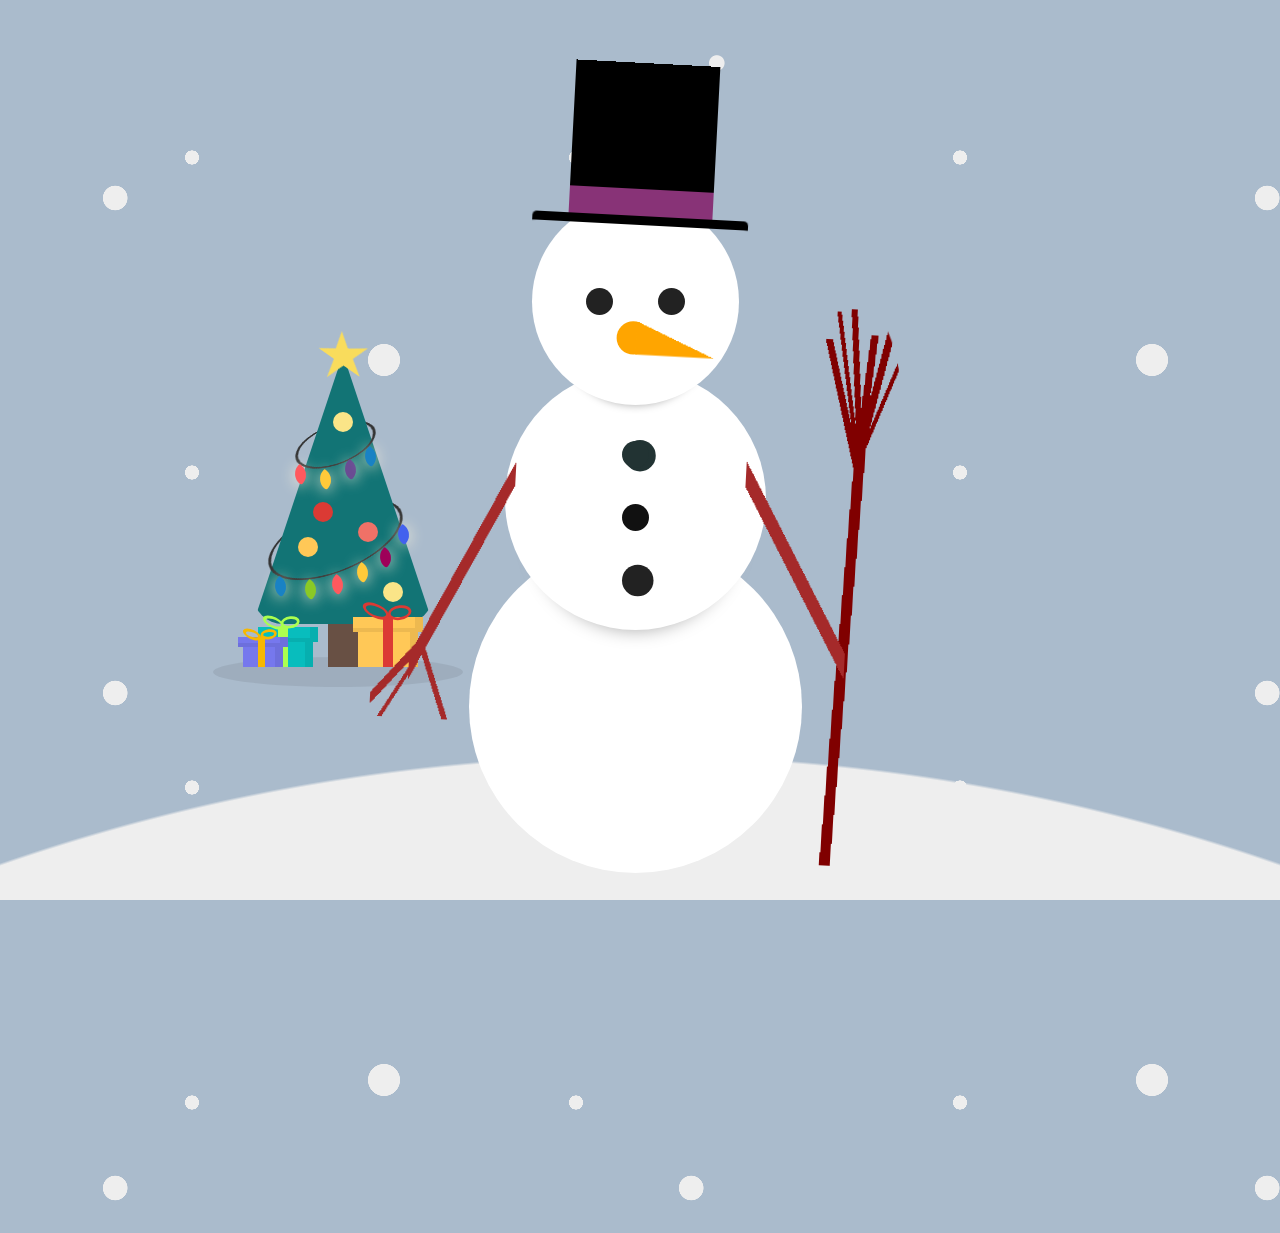
==== index.html @ 4c7a7f3c "Rename snow.html to index.html" ====
<!doctype html>
<html>
  <head>
    <title></title>
    <link rel="stylesheet" href="snow.css" />
   
  </head>
  <body>
    <!-- Here goes the HTML from the editor -->
    <div class="christmas">
        <div class="tree">
          <div class="chain"></div>
          <div class="chain2"></div>
        </div>
        <div class="lights">
          <div class="light1"></div>
          <div class="light2"></div>
          <div class="light3"></div>
          <div class="light4"></div>
          <div class="light5"></div>
          <div class="light6"></div>
          <div class="light7"></div>
          <div class="light8"></div>
          <div class="light9"></div>
          <div class="light10"></div>
        </div>
        <div class="balls">
          <div class="ball1"></div>  
        </div>
        <div class="star"></div>
        <div class="gift"></div>
        <div class="ribbon"></div>
        <div class="gift2"></div>
        <div class="ribbon2"></div>
        <div class="gift3"></div>
        <div class="ribbon3"></div>
        <div class="shadow"></div>
        
      </div>
    
          </div>
        </div>
   
  </body>
</html>
---- snow.css ----
@keyframes snowfall {
    0% { background-position: 0% 0%,0% 0%,0% 0%,0% 0%,0% 0%; }
    100% { background-position: 0% 0%,0% 223vh,0% 205vh,0% 210vh,0% 201vh; }
  }
  
  html {
    animation: snowfall 40s infinite linear;
    margin: 0;
    width: 100vw;
    height: 100vh;
    background: #abc;
    background-image: 
      radial-gradient(circle at 50% 300%, #eee 70%, transparent 70.1%),
      radial-gradient(circle, #eee 3%, transparent 3.1%),
      radial-gradient(circle at 80% 10%, #eee 0.8%, transparent 0.9%),
      radial-gradient(circle, #eee 2.8%, transparent 2.9%),
      radial-gradient(circle at 20% 40%, #eee 2.2%, transparent 2.3%)
      ;
    background-repeat:
      no-repeat,
      repeat,
      repeat,
      repeat,
      repeat
      ;
    background-size:
      100% 100%,
      60% 80%,
      70% 70%,
      30% 35%,
      45% 55%
      ;
    background-position: 
      0% 0%,
      0% 0%,
      0% 0%,
      0% 0%,
      0% 0%
      ;
  }
  
  html::before {
    content: "";
    display: block;
    position: absolute;
    width: 37vmin;
    height: 37vmin;
    background: #0000;
    border-radius: 50%;
    bottom: -37vmin;
    left: 50%;
    transform: translate(calc(-50% - 4.5vmin), 0);
    box-shadow: 
      0 -85vmin 0 -17vmin #222,
      8vmin -85vmin 0 -17vmin #222,
      3.75vmin -80.95vmin 0 -16.65vmin orange,
      4vmin -68vmin 0 -17vmin #233,
      4.5vmin -67.875vmin 0 -16.75vmin #233,
      4vmin -61vmin 0 -17vmin #111,
      4.25vmin -54vmin 0 -16.75vmin #222,
      4vmin -85vmin 0 -7vmin #fff,
      4vmin -82vmin 1vmin -10vmin #aaa,
      4vmin -63vmin 0 -4vmin #fff,
      4vmin -60vmin 2vmin -7vmin #aaa,
      4vmin -40vmin 0 0 #fff
      ;
  }
  
  html::after {
    content:"";
    display: block;
    position: absolute;
    width: 60vmin;
    height: 72vmin;
    bottom: 3vmin;
    left: 50%;
    box-shadow:
      0 -19vmin 0 -18vmin,
      0 -26vmin 0 -22vmin #837,
      0 -40vmin 0 -22vmin;
    border-radius: 18.5vmin 18.5vmin 0 0;
    transform-origin: top center;
    transform: translate(-50%, 0) rotate(3deg);
    background-image:
      linear-gradient(60deg, transparent 45%, brown 0 50%, transparent 0),
      linear-gradient(-64deg, transparent 45%, brown 0 50%, transparent 0),
      linear-gradient(-60deg, transparent 45%, brown 0 50%, transparent 0),
      linear-gradient(-50deg, transparent 45%, brown 0 54%, transparent 0),
      linear-gradient(70deg, transparent 45%, brown 0 53%, transparent 0),
      linear-gradient(23deg, orange 20%, transparent 0),
      linear-gradient(-88deg, transparent 42%, maroon 0 50%, transparent 0),
      linear-gradient(75deg, transparent 45%, maroon 0 50%, transparent 0),
      linear-gradient(85deg, transparent 45%, maroon 0 50%, transparent 0),
      linear-gradient(95deg, transparent 45%, maroon 0 50%, transparent 0),
      linear-gradient(110deg, transparent 45%, maroon 0 48%, transparent 0),
      linear-gradient(80deg, transparent 45%, maroon 0 48%, transparent 0),
      linear-gradient(102deg, transparent 45%, maroon 0 51%, transparent 0)
      ;
    background-size: 
      20% 50%,
      18% 45%,
      9% 11%,
      9% 11%,
      9% 11%,
      16% 20%,
      22% 65%,
      20% 20%,
      20% 25%,
      25% 20%,
      18% 20%,
      22% 22%,
      18% 21%
      ;
    background-position: 
      90% 50%,
      14% 55%,
       6% 75%,
       5% 73%,
      13% 75%,
      60% 0%,
      102% 92%,
      100% 20%,
      103% 15%,
      109% 19%,
      109% 17%,
      102.5% 15%,
      106% 16%
      ;
    background-repeat: no-repeat;
  }
  body {
   overflow: hidden;
    height: 100vh;
    display: flex;
    justify-content:center;
    align-items: center;
    margin-right: 47%;
    margin-top: 6%;
  }
  
  .christmas {
    position: relative;
  }
  
  .tree {
    position: relative;
    background-color: #685044;
    width: 30px;
    height:80px;
    top:100px;
    transform-style: preserve-3d;
  }
  
  .tree:before {
    content:"";
    position: relative;
    width: 0;
    height: 0;
    border-left: 90px solid transparent;
    border-right: 90px solid transparent;
    border-bottom: 270px solid #127475;
    border-radius: 30px;
    top:-250px;
    left:-75px;
  }
  
 
  
  .chain {
    width: 85px;
    height: 85px;
    border: solid 3px #333;
    border-radius: 50%;
    top: -185px; 
    left: -35px; 
    position: absolute;
    transform: rotate3d(8, 0.1, -5, 75deg); 
    box-sizing: border-box;
    backface-visibility: visible !important;
    z-index:5;
  }
  
  .chain2 {
    width: 145px;
    height: 135px;
    border: solid 3px #333;
    border-radius: 50%;
    top: -115px; 
    left: -65px; 
    position: absolute;
    transform: rotate3d(8, 0.1, -5, 75deg); 
    box-sizing: border-box;
    backface-visibility: visible !important;
    z-index:5;
    
  }
  
  .shadow {
    background-color: rgba(0,0,0,0.07);
    position: absolute;
    width: 250px;
    height: 30px;
    border-radius:50%;
    top:170px;
    left:-115px;
    z-index:-1;
  }
  
  .star {
    margin: 50px 0;
    position: absolute;
    display: block;
    width: 0px;
    height: 0px;
    border-right: 25px solid transparent;
    border-bottom: 17.5px solid #f9dc5c;
    border-left: 25px solid transparent;
    transform: rotate(35deg);
    top:-190px;
    left:-9px;
      }
  
  .star:before {
        border-bottom: 20px solid #f9dc5c;
        border-left: 7.5px solid transparent;
        border-right: 7.5px solid transparent;
        position: absolute;
        height: 0;
        width: 0;
        top: -12.5px;
        left: -17.5px;
        display: block;
        content: '';
        transform: rotate(-35deg);
      }
  
  .star:after {
        position: absolute;
        display: block;
        top: 0.75px;
        left: -26.25px;
        width: 0px;
        height: 0px;
        border-right: 25px solid transparent;
        border-bottom: 17.5px solid #f9dc5c;
        border-left: 25px solid transparent;
        transform: rotate(-70deg);
        content: '';
      }
  
  .lights {
    position: absolute;
    
  }
  
  .light1 {
     position: absolute;
     width: 15px; 
     height: 15px;
     border-radius: 10px 150px 30px 150px;
  }
  
  .light1 {
    background-color: #ff595e;
    top:-100px;
    left:-35px;
    transform: rotate(40deg);
    box-shadow: 1px 1px 15px #faf3dd;
  }
  
  .light2 {
    position: absolute;
    background-color: #ffca3a;
    top:-95px;
    left:-10px;
    box-shadow: 1px 1px 15px #faf3dd;
    width: 15px; 
    height: 15px;
    border-radius: 10px 150px 30px 150px;
    transform: rotate(40deg);
  }
  
  .light3 {
    position: absolute;
    background-color: #6a4c93;
    top:-105px;
    left:15px;
    box-shadow: 1px 1px 15px #faf3dd;
    width: 15px; 
    height: 15px;
    border-radius: 10px 150px 30px 150px;
    transform: rotate(40deg);
  }
  
  .light4 {
    position: absolute;
    background-color: #1982c4;
    top:-118px;
    left:35px;
    box-shadow: 1px 1px 15px #faf3dd;
    width: 15px; 
    height: 15px;
    border-radius: 10px 150px 30px 150px;
    transform: rotate(40deg);
  }
  
  .light5 {
    position: absolute;
    background-color: #1982c4;
    top:12px;
    left:-55px;
    box-shadow: 1px 1px 15px #faf3dd;
    width: 15px; 
    height: 15px;
    border-radius: 10px 150px 30px 150px;
    transform: rotate(40deg);
  }
  
  .light6 {
    position: absolute;
    background-color: #8ac926;
    top:15px;
    left:-25px;
    box-shadow: 1px 1px 15px #faf3dd;
    width: 15px; 
    height: 15px;
    border-radius: 10px 150px 30px 150px;
    transform: rotate(40deg);
  }
  
  .light7 {
    position: absolute;
    background-color: #ff595e;
    top:10px;
    left:2px;
    box-shadow: 1px 1px 15px #faf3dd;
    width: 15px; 
    height: 15px;
    border-radius: 10px 150px 30px 150px;
    transform: rotate(40deg);
  }
  
  .light8 {
    position: absolute;
    background-color: #ffca3a;
    top:-2px;
    left:27px;
    box-shadow: 1px 1px 15px #faf3dd;
    width: 15px; 
    height: 15px;
    border-radius: 10px 150px 30px 150px;
    transform: rotate(40deg);
  }
  
  .light9 {
    position: absolute;
    background-color: #9e0059;
    top:-17px;
    left:50px;
    box-shadow: 1px 1px 15px #faf3dd;
    width: 15px; 
    height: 15px;
    border-radius: 10px 150px 30px 150px;
    transform: rotate(40deg);
  }
  
  .light10 {
    position: absolute;
    background-color: #4361ee;
    top:-40px;
    left:68px;
    box-shadow: 1px 1px 15px #faf3dd;
    width: 15px; 
    height: 15px;
    border-radius: 10px 150px 30px 150px;
    transform: rotate(40deg);
  }
  
  .gift {
    position: absolute;
    width: 60px;
    height: 50px;
    background-color: #ffc857;
    top:130px;
    left:30px;
    box-shadow: inset -8px 0 0 rgba(0,0,0,0.07);
    
  }
  
  .gift:before {
    content:"";
    position: absolute;
    width:70px;
    height:15px;
    background-color: #ffc857;
    left:-5px;
    box-shadow: inset -8px -4px 0 rgba(0,0,0,0.07);
    
  }
  
  .gift:after {
    content:"";
    background-color: #db3a34;
    width: 10px;
    height:50px;
    position: absolute;
    left:25px;
  }
  
  .ribbon {
    position: absolute;
    width: 20px;
    height: 10px;
    border: 3px solid #db3a34;
    border-radius:50%;
    transform: skew(15deg, 15deg);
    top:116px;
    left:35px;
  }
  
  .ribbon:before {
    content:"";
    position: absolute;
    width: 20px;
    height: 10px;
    border: 3px solid #db3a34;
    border-radius:50%;
    transform: skew(-15deg, -20deg);
    left:22px;
    top:-8px;
  }
  
  .gift2 {
    position: absolute;
    width: 50px;
    height: 40px;
    background-color: #08bdbd;
    top:140px;
    left:-65px;
    box-shadow: inset -8px 0 0 rgba(0,0,0,0.07);
    
  }
  
  .gift2:before {
    content:"";
    position: absolute;
    width:60px;
    height:15px;
    background-color: #08bdbd;
    left:-5px;
    box-shadow: inset -8px -4px 0 rgba(0,0,0,0.07);
    
  }
  
  .gift2:after {
    content:"";
    background-color: #abff4f;
    width: 10px;
    height:40px;
    position: absolute;
    left:15px;
  }
  
  .gift3 {
    position: absolute;
    width: 40px;
    height: 30px;
    background-color: #7678ed;
    top:150px;
    left:-85px;
    box-shadow: inset -8px 0 0 rgba(0,0,0,0.07);
    
  }
  
  .gift3:before {
    content:"";
    position: absolute;
    width:50px;
    height:10px;
    background-color: #7678ed;
    left:-5px;
    box-shadow: inset -8px -4px 0 rgba(0,0,0,0.07);
    
  }
  
  .gift3:after {
    content:"";
    background-color: #f7b801;
    width: 7px;
    height:30px;
    position: absolute;
    left:15px;
  }
  
  .ribbon2 {
    position: absolute;
    width: 15px;
    height: 7px;
    border: 3px solid #abff4f;
    border-radius:50%;
    transform: skew(15deg, 15deg);
    top:129px;
    left:-65px;
  }
  
  .ribbon2:before {
    content:"";
    position: absolute;
    width: 15px;
    height: 7px;
    border: 3px solid #abff4f;
    border-radius:50%;
    transform: skew(-15deg, -20deg);
    left:15px;
    top:-8px;
  }
  
  .ribbon3 {
    position: absolute;
    width: 12px;
    height: 5px;
    border: 3px solid #f7b801;
    border-radius:50%;
    transform: skew(15deg, 15deg);
    top:142px;
    left:-85px;
  }
  
  .ribbon3:before {
    content:"";
    position: absolute;
    width: 12px;
    height: 5px;
    border: 3px solid #f7b801;
    border-radius:50%;
    transform: skew(-15deg, -20deg);
    left:15px;
    top:-8px;
  }
  
  .balls {
    position: absolute;
    width: 20px;
    height: 20px;
    border-radius: 50%;
    background-color: #db3a34;
    top:15px;
    left: -15px;
  }
  
  .balls:before {
    content:"";
    position: absolute;
    width: 20px;
    height: 20px;
    border-radius: 50%;
    background-color: #ffc857;
    top:35px;
    left: -15px;
  }
  
  .balls:after {
    content:"";
    position: absolute;
    width: 20px;
    height: 20px;
    border-radius: 50%;
    background-color: #f07167;
    top:20px;
    left: 45px;
  }
  
  .ball1 {
    position: absolute;
    width: 20px;
    height: 20px;
    border-radius: 50%;
    background-color: #fae588;
    top:-90px;
    left:20px;
    
  }
  
  .ball1:before {
    position: absolute;
    width: 20px;
    height: 20px;
    border-radius: 50%;
    background-color: #fae588;
    content:"";
    top:170px;
    left:50px
  }
  
  .light1, .light2, .light3, .light4, .light5, .light6, .light7, .light8, .light9, .light10 {
    -webkit-animation: flash 6s infinite;
  }
  
  @-webkit-keyframes flash {
    20%, 24%, 55% {box-shadow: none;}
   0%, 19%, 21%, 23%, 25%, 54%, 56%, 100% {
   box-shadow: 0 0 5px #f5de93, 0 0 15px #f5de93, 0 0 20px #f5de93, 0 0 40px #f5de93, 0 0 60px #decea4, 0 0 10px #d6c0a5, 0 0 98px #ff0000;
    }
  }
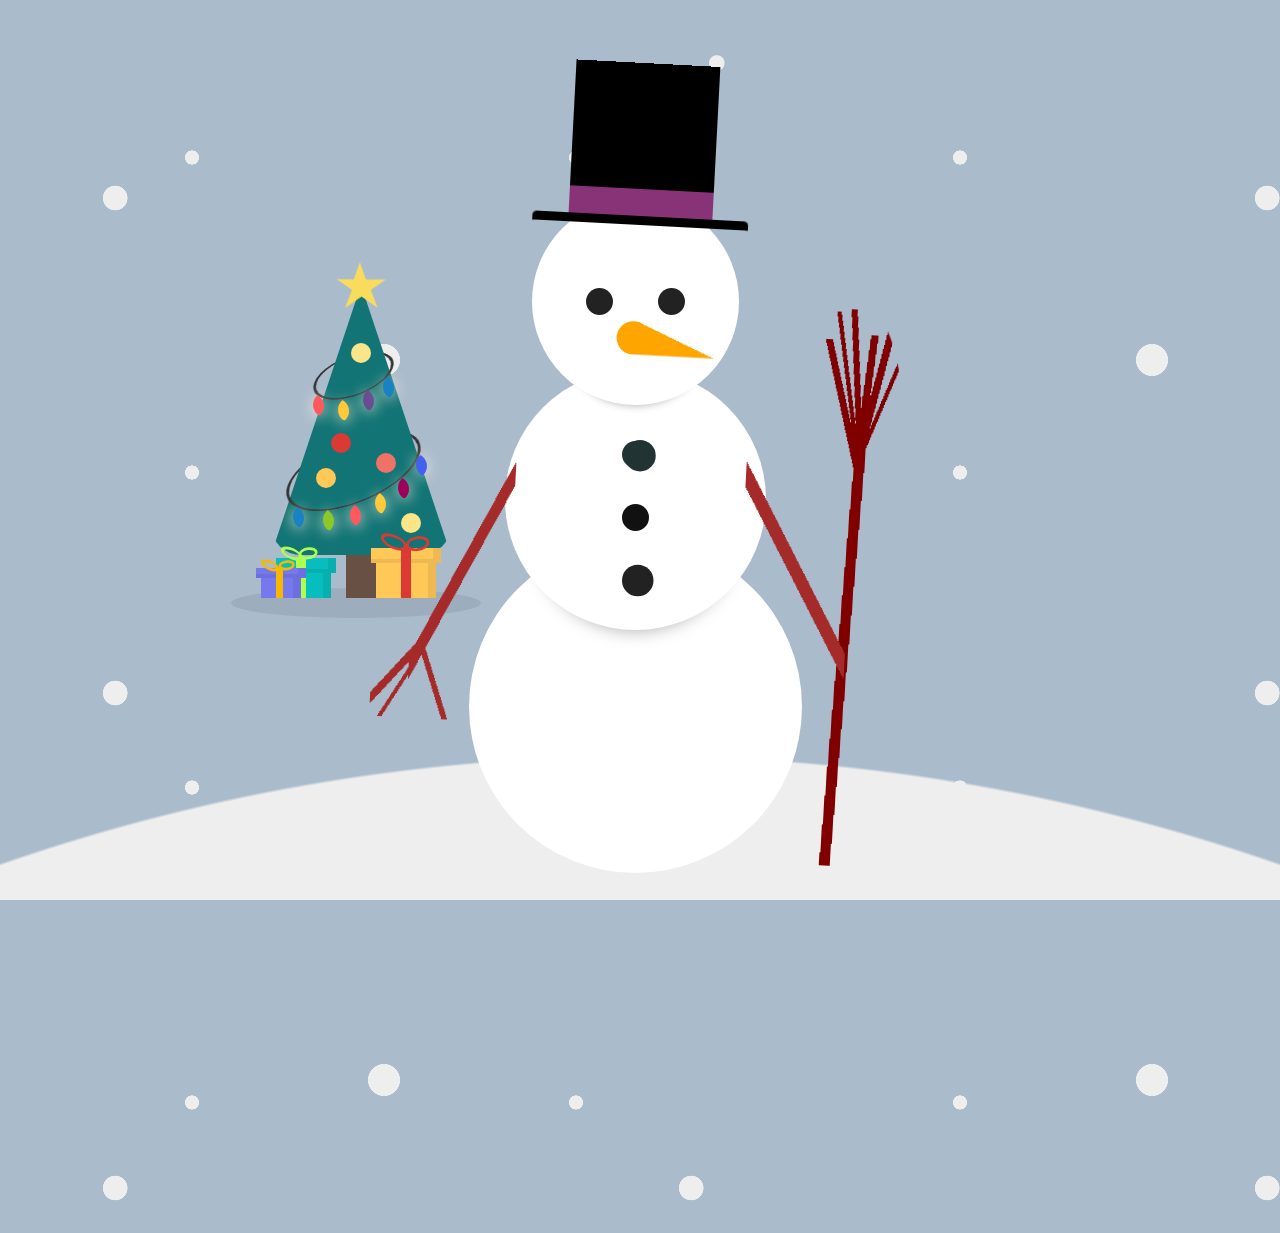
==== commit 1f009a0e: "Update index.html" ====
--- a/index.html
+++ b/index.html
@@ -1,45 +1,45 @@
-<!doctype html>
-<html>
+<!DOCTYPE html>
+<html lang="en">
+
   <head>
+    <meta charset="UTF-8">
+    <meta name="viewport" content="width=device-width, initial-scale=1.0">
     <title></title>
     <link rel="stylesheet" href="snow.css" />
-   
+    
   </head>
   <body>
     <!-- Here goes the HTML from the editor -->
     <div class="christmas">
-        <div class="tree">
-          <div class="chain"></div>
-          <div class="chain2"></div>
-        </div>
-        <div class="lights">
-          <div class="light1"></div>
-          <div class="light2"></div>
-          <div class="light3"></div>
-          <div class="light4"></div>
-          <div class="light5"></div>
-          <div class="light6"></div>
-          <div class="light7"></div>
-          <div class="light8"></div>
-          <div class="light9"></div>
-          <div class="light10"></div>
-        </div>
-        <div class="balls">
-          <div class="ball1"></div>  
-        </div>
-        <div class="star"></div>
-        <div class="gift"></div>
-        <div class="ribbon"></div>
-        <div class="gift2"></div>
-        <div class="ribbon2"></div>
-        <div class="gift3"></div>
-        <div class="ribbon3"></div>
-        <div class="shadow"></div>
-        
+      <div class="tree">
+        <div class="chain"></div>
+        <div class="chain2"></div>
       </div>
+      <div class="lights">
+        <div class="light1"></div>
+        <div class="light2"></div>
+        <div class="light3"></div>
+        <div class="light4"></div>
+        <div class="light5"></div>
+        <div class="light6"></div>
+        <div class="light7"></div>
+        <div class="light8"></div>
+        <div class="light9"></div>
+        <div class="light10"></div>
+      </div>
+      <div class="balls">
+        <div class="ball1"></div>  
+      </div>
+      <div class="star"></div>
+      <div class="gift"></div>
+      <div class="ribbon"></div>
+      <div class="gift2"></div>
+      <div class="ribbon2"></div>
+      <div class="gift3"></div>
+      <div class="ribbon3"></div>
+      <div class="shadow"></div>
+     
+    </div>
     
-          </div>
-        </div>
-   
   </body>
 </html>
--- a/snow.css
+++ b/snow.css
@@ -2,608 +2,658 @@
 
 
 @keyframes snowfall {
-    0% { background-position: 0% 0%,0% 0%,0% 0%,0% 0%,0% 0%; }
-    100% { background-position: 0% 0%,0% 223vh,0% 205vh,0% 210vh,0% 201vh; }
+  0% { background-position: 0% 0%,0% 0%,0% 0%,0% 0%,0% 0%; }
+  100% { background-position: 0% 0%,0% 223vh,0% 205vh,0% 210vh,0% 201vh; }
+}
+
+html {
+  animation: snowfall 40s infinite linear;
+  overflow: hidden;
+  margin: 0;
+  width: 100vw;
+  height: 100vh;
+  background: #abc;
+  background-image: 
+    radial-gradient(circle at 50% 300%, #eee 70%, transparent 70.1%),
+    radial-gradient(circle, #eee 3%, transparent 3.1%),
+    radial-gradient(circle at 80% 10%, #eee 0.8%, transparent 0.9%),
+    radial-gradient(circle, #eee 2.8%, transparent 2.9%),
+    radial-gradient(circle at 20% 40%, #eee 2.2%, transparent 2.3%)
+    ;
+  background-repeat:
+    no-repeat,
+    repeat,
+    repeat,
+    repeat,
+    repeat
+    ;
+  background-size:
+    100% 100%,
+    60% 80%,
+    70% 70%,
+    30% 35%,
+    45% 55%
+    ;
+  background-position: 
+    0% 0%,
+    0% 0%,
+    0% 0%,
+    0% 0%,
+    0% 0%
+    ;
+}
+
+html::before {
+  content: "";
+  display: block;
+  position: absolute;
+  width: 37vmin;
+  height: 37vmin;
+  background: #0000;
+  border-radius: 50%;
+  bottom: -37vmin;
+  left: 50%;
+  transform: translate(calc(-50% - 4.5vmin), 0);
+  box-shadow: 
+    0 -85vmin 0 -17vmin #222,
+    8vmin -85vmin 0 -17vmin #222,
+    3.75vmin -80.95vmin 0 -16.65vmin orange,
+    4vmin -68vmin 0 -17vmin #233,
+    4.5vmin -67.875vmin 0 -16.75vmin #233,
+    4vmin -61vmin 0 -17vmin #111,
+    4.25vmin -54vmin 0 -16.75vmin #222,
+    4vmin -85vmin 0 -7vmin #fff,
+    4vmin -82vmin 1vmin -10vmin #aaa,
+    4vmin -63vmin 0 -4vmin #fff,
+    4vmin -60vmin 2vmin -7vmin #aaa,
+    4vmin -40vmin 0 0 #fff
+    ;
+}
+
+html::after {
+  content:"";
+  display: block;
+  position: absolute;
+  width: 60vmin;
+  height: 72vmin;
+  bottom: 3vmin;
+  left: 50%;
+  box-shadow:
+    0 -19vmin 0 -18vmin,
+    0 -26vmin 0 -22vmin #837,
+    0 -40vmin 0 -22vmin;
+  border-radius: 18.5vmin 18.5vmin 0 0;
+  transform-origin: top center;
+  transform: translate(-50%, 0) rotate(3deg);
+  background-image:
+    linear-gradient(60deg, transparent 45%, brown 0 50%, transparent 0),
+    linear-gradient(-64deg, transparent 45%, brown 0 50%, transparent 0),
+    linear-gradient(-60deg, transparent 45%, brown 0 50%, transparent 0),
+    linear-gradient(-50deg, transparent 45%, brown 0 54%, transparent 0),
+    linear-gradient(70deg, transparent 45%, brown 0 53%, transparent 0),
+    linear-gradient(23deg, orange 20%, transparent 0),
+    linear-gradient(-88deg, transparent 42%, maroon 0 50%, transparent 0),
+    linear-gradient(75deg, transparent 45%, maroon 0 50%, transparent 0),
+    linear-gradient(85deg, transparent 45%, maroon 0 50%, transparent 0),
+    linear-gradient(95deg, transparent 45%, maroon 0 50%, transparent 0),
+    linear-gradient(110deg, transparent 45%, maroon 0 48%, transparent 0),
+    linear-gradient(80deg, transparent 45%, maroon 0 48%, transparent 0),
+    linear-gradient(102deg, transparent 45%, maroon 0 51%, transparent 0)
+    ;
+  background-size: 
+    20% 50%,
+    18% 45%,
+    9% 11%,
+    9% 11%,
+    9% 11%,
+    16% 20%,
+    22% 65%,
+    20% 20%,
+    20% 25%,
+    25% 20%,
+    18% 20%,
+    22% 22%,
+    18% 21%
+    ;
+  background-position: 
+    90% 50%,
+    14% 55%,
+     6% 75%,
+     5% 73%,
+    13% 75%,
+    60% 0%,
+    102% 92%,
+    100% 20%,
+    103% 15%,
+    109% 19%,
+    109% 17%,
+    102.5% 15%,
+    106% 16%
+    ;
+  background-repeat: no-repeat;
+}
+body {
+  position: fixed;
+  height: 100vh;
+  display: flex;
+  justify-content:flex-end;
+  align-items:center;
+  right: 70%;
+  bottom: auto;
+}
+
+.christmas {
+  position: relative;
+}
+
+.tree {
+  position: relative;
+  background-color: #685044;
+  width: 30px;
+  height:80px;
+  top:100px;
+  transform-style: preserve-3d;
+}
+
+.tree:before {
+  content:"";
+  position: relative;
+  width: 0;
+  height: 0;
+  border-left: 90px solid transparent;
+  border-right: 90px solid transparent;
+  border-bottom: 270px solid #127475;
+  border-radius: 30px;
+  top:-250px;
+  left:-75px;
+}
+
+
+.chain {
+  width: 85px;
+  height: 85px;
+  border: solid 3px #333;
+  border-radius: 50%;
+  top: -185px; 
+  left: -35px; 
+  position: absolute;
+  transform: rotate3d(8, 0.1, -5, 75deg); 
+  box-sizing: border-box;
+  backface-visibility: visible !important;
+  z-index:5;
+}
+
+.chain2 {
+  width: 145px;
+  height: 135px;
+  border: solid 3px #333;
+  border-radius: 50%;
+  top: -115px; 
+  left: -65px; 
+  position: absolute;
+  transform: rotate3d(8, 0.1, -5, 75deg); 
+  box-sizing: border-box;
+  backface-visibility: visible !important;
+  z-index:5;
+  
+}
+
+.shadow {
+  background-color: rgba(0,0,0,0.07);
+  position: absolute;
+  width: 250px;
+  height: 30px;
+  border-radius:50%;
+  top:170px;
+  left:-115px;
+  z-index:-1;
+}
+
+.star {
+  margin: 50px 0;
+  position: absolute;
+  display: block;
+  width: 0px;
+  height: 0px;
+  border-right: 25px solid transparent;
+  border-bottom: 17.5px solid #f9dc5c;
+  border-left: 25px solid transparent;
+  transform: rotate(35deg);
+  top:-190px;
+  left:-9px;
+    }
+
+.star:before {
+      border-bottom: 20px solid #f9dc5c;
+      border-left: 7.5px solid transparent;
+      border-right: 7.5px solid transparent;
+      position: absolute;
+      height: 0;
+      width: 0;
+      top: -12.5px;
+      left: -17.5px;
+      display: block;
+      content: '';
+      transform: rotate(-35deg);
+    }
+
+.star:after {
+      position: absolute;
+      display: block;
+      top: 0.75px;
+      left: -26.25px;
+      width: 0px;
+      height: 0px;
+      border-right: 25px solid transparent;
+      border-bottom: 17.5px solid #f9dc5c;
+      border-left: 25px solid transparent;
+      transform: rotate(-70deg);
+      content: '';
+    }
+
+.lights {
+  position: absolute;
+  
+}
+
+.light1 {
+   position: absolute;
+   width: 15px; 
+   height: 15px;
+   border-radius: 10px 150px 30px 150px;
+}
+
+.light1 {
+  background-color: #ff595e;
+  top:-100px;
+  left:-35px;
+  transform: rotate(40deg);
+  box-shadow: 1px 1px 15px #faf3dd;
+}
+
+.light2 {
+  position: absolute;
+  background-color: #ffca3a;
+  top:-95px;
+  left:-10px;
+  box-shadow: 1px 1px 15px #faf3dd;
+  width: 15px; 
+  height: 15px;
+  border-radius: 10px 150px 30px 150px;
+  transform: rotate(40deg);
+}
+
+.light3 {
+  position: absolute;
+  background-color: #6a4c93;
+  top:-105px;
+  left:15px;
+  box-shadow: 1px 1px 15px #faf3dd;
+  width: 15px; 
+  height: 15px;
+  border-radius: 10px 150px 30px 150px;
+  transform: rotate(40deg);
+}
+
+.light4 {
+  position: absolute;
+  background-color: #1982c4;
+  top:-118px;
+  left:35px;
+  box-shadow: 1px 1px 15px #faf3dd;
+  width: 15px; 
+  height: 15px;
+  border-radius: 10px 150px 30px 150px;
+  transform: rotate(40deg);
+}
+
+.light5 {
+  position: absolute;
+  background-color: #1982c4;
+  top:12px;
+  left:-55px;
+  box-shadow: 1px 1px 15px #faf3dd;
+  width: 15px; 
+  height: 15px;
+  border-radius: 10px 150px 30px 150px;
+  transform: rotate(40deg);
+}
+
+.light6 {
+  position: absolute;
+  background-color: #8ac926;
+  top:15px;
+  left:-25px;
+  box-shadow: 1px 1px 15px #faf3dd;
+  width: 15px; 
+  height: 15px;
+  border-radius: 10px 150px 30px 150px;
+  transform: rotate(40deg);
+}
+
+.light7 {
+  position: absolute;
+  background-color: #ff595e;
+  top:10px;
+  left:2px;
+  box-shadow: 1px 1px 15px #faf3dd;
+  width: 15px; 
+  height: 15px;
+  border-radius: 10px 150px 30px 150px;
+  transform: rotate(40deg);
+}
+
+.light8 {
+  position: absolute;
+  background-color: #ffca3a;
+  top:-2px;
+  left:27px;
+  box-shadow: 1px 1px 15px #faf3dd;
+  width: 15px; 
+  height: 15px;
+  border-radius: 10px 150px 30px 150px;
+  transform: rotate(40deg);
+}
+
+.light9 {
+  position: absolute;
+  background-color: #9e0059;
+  top:-17px;
+  left:50px;
+  box-shadow: 1px 1px 15px #faf3dd;
+  width: 15px; 
+  height: 15px;
+  border-radius: 10px 150px 30px 150px;
+  transform: rotate(40deg);
+}
+
+.light10 {
+  position: absolute;
+  background-color: #4361ee;
+  top:-40px;
+  left:68px;
+  box-shadow: 1px 1px 15px #faf3dd;
+  width: 15px; 
+  height: 15px;
+  border-radius: 10px 150px 30px 150px;
+  transform: rotate(40deg);
+}
+
+.gift {
+  position: absolute;
+  width: 60px;
+  height: 50px;
+  background-color: #ffc857;
+  top:130px;
+  left:30px;
+  box-shadow: inset -8px 0 0 rgba(0,0,0,0.07);
+  
+}
+
+.gift:before {
+  content:"";
+  position: absolute;
+  width:70px;
+  height:15px;
+  background-color: #ffc857;
+  left:-5px;
+  box-shadow: inset -8px -4px 0 rgba(0,0,0,0.07);
+  
+}
+
+.gift:after {
+  content:"";
+  background-color: #db3a34;
+  width: 10px;
+  height:50px;
+  position: absolute;
+  left:25px;
+}
+
+.ribbon {
+  position: absolute;
+  width: 20px;
+  height: 10px;
+  border: 3px solid #db3a34;
+  border-radius:50%;
+  transform: skew(15deg, 15deg);
+  top:116px;
+  left:35px;
+}
+
+.ribbon:before {
+  content:"";
+  position: absolute;
+  width: 20px;
+  height: 10px;
+  border: 3px solid #db3a34;
+  border-radius:50%;
+  transform: skew(-15deg, -20deg);
+  left:22px;
+  top:-8px;
+}
+
+.gift2 {
+  position: absolute;
+  width: 50px;
+  height: 40px;
+  background-color: #08bdbd;
+  top:140px;
+  left:-65px;
+  box-shadow: inset -8px 0 0 rgba(0,0,0,0.07);
+  
+}
+
+.gift2:before {
+  content:"";
+  position: absolute;
+  width:60px;
+  height:15px;
+  background-color: #08bdbd;
+  left:-5px;
+  box-shadow: inset -8px -4px 0 rgba(0,0,0,0.07);
+  
+}
+
+.gift2:after {
+  content:"";
+  background-color: #abff4f;
+  width: 10px;
+  height:40px;
+  position: absolute;
+  left:15px;
+}
+
+.gift3 {
+  position: absolute;
+  width: 40px;
+  height: 30px;
+  background-color: #7678ed;
+  top:150px;
+  left:-85px;
+  box-shadow: inset -8px 0 0 rgba(0,0,0,0.07);
+  
+}
+
+.gift3:before {
+  content:"";
+  position: absolute;
+  width:50px;
+  height:10px;
+  background-color: #7678ed;
+  left:-5px;
+  box-shadow: inset -8px -4px 0 rgba(0,0,0,0.07);
+  
+}
+
+.gift3:after {
+  content:"";
+  background-color: #f7b801;
+  width: 7px;
+  height:30px;
+  position: absolute;
+  left:15px;
+}
+
+.ribbon2 {
+  position: absolute;
+  width: 15px;
+  height: 7px;
+  border: 3px solid #abff4f;
+  border-radius:50%;
+  transform: skew(15deg, 15deg);
+  top:129px;
+  left:-65px;
+}
+
+.ribbon2:before {
+  content:"";
+  position: absolute;
+  width: 15px;
+  height: 7px;
+  border: 3px solid #abff4f;
+  border-radius:50%;
+  transform: skew(-15deg, -20deg);
+  left:15px;
+  top:-8px;
+}
+
+.ribbon3 {
+  position: absolute;
+  width: 12px;
+  height: 5px;
+  border: 3px solid #f7b801;
+  border-radius:50%;
+  transform: skew(15deg, 15deg);
+  top:142px;
+  left:-85px;
+}
+
+.ribbon3:before {
+  content:"";
+  position: absolute;
+  width: 12px;
+  height: 5px;
+  border: 3px solid #f7b801;
+  border-radius:50%;
+  transform: skew(-15deg, -20deg);
+  left:15px;
+  top:-8px;
+}
+
+.balls {
+  position: absolute;
+  width: 20px;
+  height: 20px;
+  border-radius: 50%;
+  background-color: #db3a34;
+  top:15px;
+  left: -15px;
+}
+
+.balls:before {
+  content:"";
+  position: absolute;
+  width: 20px;
+  height: 20px;
+  border-radius: 50%;
+  background-color: #ffc857;
+  top:35px;
+  left: -15px;
+}
+
+.balls:after {
+  content:"";
+  position: absolute;
+  width: 20px;
+  height: 20px;
+  border-radius: 50%;
+  background-color: #f07167;
+  top:20px;
+  left: 45px;
+}
+
+.ball1 {
+  position: absolute;
+  width: 20px;
+  height: 20px;
+  border-radius: 50%;
+  background-color: #fae588;
+  top:-90px;
+  left:20px;
+  
+}
+
+.ball1:before {
+  position: absolute;
+  width: 20px;
+  height: 20px;
+  border-radius: 50%;
+  background-color: #fae588;
+  content:"";
+  top:170px;
+  left:50px
+}
+
+.light1, .light2, .light3, .light4, .light5, .light6, .light7, .light8, .light9, .light10 {
+  -webkit-animation: flash 6s infinite;
+}
+
+@-webkit-keyframes flash {
+  20%, 24%, 55% {box-shadow: none;}
+ 0%, 19%, 21%, 23%, 25%, 54%, 56%, 100% {
+ box-shadow: 0 0 5px #f5de93, 0 0 15px #f5de93, 0 0 20px #f5de93, 0 0 40px #f5de93, 0 0 60px #decea4, 0 0 10px #d6c0a5, 0 0 98px #ff0000;
   }
-  
-  html {
-    animation: snowfall 40s infinite linear;
-    margin: 0;
-    width: 100vw;
-    height: 100vh;
-    background: #abc;
-    background-image: 
-      radial-gradient(circle at 50% 300%, #eee 70%, transparent 70.1%),
-      radial-gradient(circle, #eee 3%, transparent 3.1%),
-      radial-gradient(circle at 80% 10%, #eee 0.8%, transparent 0.9%),
-      radial-gradient(circle, #eee 2.8%, transparent 2.9%),
-      radial-gradient(circle at 20% 40%, #eee 2.2%, transparent 2.3%)
-      ;
-    background-repeat:
-      no-repeat,
-      repeat,
-      repeat,
-      repeat,
-      repeat
-      ;
-    background-size:
-      100% 100%,
-      60% 80%,
-      70% 70%,
-      30% 35%,
-      45% 55%
-      ;
-    background-position: 
-      0% 0%,
-      0% 0%,
-      0% 0%,
-      0% 0%,
-      0% 0%
-      ;
+}
+@media screen and (max-width: 768px) {
+  .tree {
+    width: 20px;
+    height: 60px;
   }
-  
-  html::before {
-    content: "";
-    display: block;
-    position: absolute;
-    width: 37vmin;
-    height: 37vmin;
-    background: #0000;
-    border-radius: 50%;
-    bottom: -37vmin;
-    left: 50%;
-    transform: translate(calc(-50% - 4.5vmin), 0);
-    box-shadow: 
-      0 -85vmin 0 -17vmin #222,
-      8vmin -85vmin 0 -17vmin #222,
-      3.75vmin -80.95vmin 0 -16.65vmin orange,
-      4vmin -68vmin 0 -17vmin #233,
-      4.5vmin -67.875vmin 0 -16.75vmin #233,
-      4vmin -61vmin 0 -17vmin #111,
-      4.25vmin -54vmin 0 -16.75vmin #222,
-      4vmin -85vmin 0 -7vmin #fff,
-      4vmin -82vmin 1vmin -10vmin #aaa,
-      4vmin -63vmin 0 -4vmin #fff,
-      4vmin -60vmin 2vmin -7vmin #aaa,
-      4vmin -40vmin 0 0 #fff
-      ;
+
+  .tree:before {
+    border-left: 60px solid transparent;
+    border-right: 60px solid transparent;
+    border-bottom: 180px solid #127475;
+    top: -170px;
+    left: -50px;
   }
-  
-  html::after {
-    content:"";
-    display: block;
-    position: absolute;
-    width: 60vmin;
-    height: 72vmin;
-    bottom: 3vmin;
-    left: 50%;
-    box-shadow:
-      0 -19vmin 0 -18vmin,
-      0 -26vmin 0 -22vmin #837,
-      0 -40vmin 0 -22vmin;
-    border-radius: 18.5vmin 18.5vmin 0 0;
-    transform-origin: top center;
-    transform: translate(-50%, 0) rotate(3deg);
-    background-image:
-      linear-gradient(60deg, transparent 45%, brown 0 50%, transparent 0),
-      linear-gradient(-64deg, transparent 45%, brown 0 50%, transparent 0),
-      linear-gradient(-60deg, transparent 45%, brown 0 50%, transparent 0),
-      linear-gradient(-50deg, transparent 45%, brown 0 54%, transparent 0),
-      linear-gradient(70deg, transparent 45%, brown 0 53%, transparent 0),
-      linear-gradient(23deg, orange 20%, transparent 0),
-      linear-gradient(-88deg, transparent 42%, maroon 0 50%, transparent 0),
-      linear-gradient(75deg, transparent 45%, maroon 0 50%, transparent 0),
-      linear-gradient(85deg, transparent 45%, maroon 0 50%, transparent 0),
-      linear-gradient(95deg, transparent 45%, maroon 0 50%, transparent 0),
-      linear-gradient(110deg, transparent 45%, maroon 0 48%, transparent 0),
-      linear-gradient(80deg, transparent 45%, maroon 0 48%, transparent 0),
-      linear-gradient(102deg, transparent 45%, maroon 0 51%, transparent 0)
-      ;
-    background-size: 
-      20% 50%,
-      18% 45%,
-      9% 11%,
-      9% 11%,
-      9% 11%,
-      16% 20%,
-      22% 65%,
-      20% 20%,
-      20% 25%,
-      25% 20%,
-      18% 20%,
-      22% 22%,
-      18% 21%
-      ;
-    background-position: 
-      90% 50%,
-      14% 55%,
-       6% 75%,
-       5% 73%,
-      13% 75%,
-      60% 0%,
-      102% 92%,
-      100% 20%,
-      103% 15%,
-      109% 19%,
-      109% 17%,
-      102.5% 15%,
-      106% 16%
-      ;
-    background-repeat: no-repeat;
+
+  .chain {
+    width: 60px;
+    height: 60px;
+    border-width: 2px;
+    top: -120px;
+    left: -20px;
   }
-  body {
-   overflow: hidden;
-    height: 100vh;
-    display: flex;
-    justify-content:center;
-    align-items: center;
-    margin-right: 47%;
-    margin-top: 6%;
+
+  .chain2 {
+    width: 100px;
+    height: 90px;
+    border-width: 2px;
+    top: -80px;
+    left: -40px;
   }
-  
-  .christmas {
-    position: relative;
-  }
-  
-  .tree {
-    position: relative;
-    background-color: #685044;
-    width: 30px;
-    height:80px;
-    top:100px;
-    transform-style: preserve-3d;
-  }
-  
-  .tree:before {
-    content:"";
-    position: relative;
-    width: 0;
-    height: 0;
-    border-left: 90px solid transparent;
-    border-right: 90px solid transparent;
-    border-bottom: 270px solid #127475;
-    border-radius: 30px;
-    top:-250px;
-    left:-75px;
-  }
-  
- 
-  
-  .chain {
-    width: 85px;
-    height: 85px;
-    border: solid 3px #333;
-    border-radius: 50%;
-    top: -185px; 
-    left: -35px; 
-    position: absolute;
-    transform: rotate3d(8, 0.1, -5, 75deg); 
-    box-sizing: border-box;
-    backface-visibility: visible !important;
-    z-index:5;
-  }
-  
-  .chain2 {
-    width: 145px;
-    height: 135px;
-    border: solid 3px #333;
-    border-radius: 50%;
-    top: -115px; 
-    left: -65px; 
-    position: absolute;
-    transform: rotate3d(8, 0.1, -5, 75deg); 
-    box-sizing: border-box;
-    backface-visibility: visible !important;
-    z-index:5;
-    
-  }
-  
-  .shadow {
-    background-color: rgba(0,0,0,0.07);
-    position: absolute;
-    width: 250px;
-    height: 30px;
-    border-radius:50%;
-    top:170px;
-    left:-115px;
-    z-index:-1;
-  }
-  
+
   .star {
-    margin: 50px 0;
-    position: absolute;
-    display: block;
-    width: 0px;
-    height: 0px;
-    border-right: 25px solid transparent;
-    border-bottom: 17.5px solid #f9dc5c;
-    border-left: 25px solid transparent;
-    transform: rotate(35deg);
-    top:-190px;
-    left:-9px;
-      }
-  
-  .star:before {
-        border-bottom: 20px solid #f9dc5c;
-        border-left: 7.5px solid transparent;
-        border-right: 7.5px solid transparent;
-        position: absolute;
-        height: 0;
-        width: 0;
-        top: -12.5px;
-        left: -17.5px;
-        display: block;
-        content: '';
-        transform: rotate(-35deg);
-      }
-  
-  .star:after {
-        position: absolute;
-        display: block;
-        top: 0.75px;
-        left: -26.25px;
-        width: 0px;
-        height: 0px;
-        border-right: 25px solid transparent;
-        border-bottom: 17.5px solid #f9dc5c;
-        border-left: 25px solid transparent;
-        transform: rotate(-70deg);
-        content: '';
-      }
-  
-  .lights {
-    position: absolute;
-    
-  }
-  
-  .light1 {
-     position: absolute;
-     width: 15px; 
-     height: 15px;
-     border-radius: 10px 150px 30px 150px;
-  }
-  
-  .light1 {
-    background-color: #ff595e;
-    top:-100px;
-    left:-35px;
-    transform: rotate(40deg);
-    box-shadow: 1px 1px 15px #faf3dd;
-  }
-  
-  .light2 {
-    position: absolute;
-    background-color: #ffca3a;
-    top:-95px;
-    left:-10px;
-    box-shadow: 1px 1px 15px #faf3dd;
-    width: 15px; 
-    height: 15px;
-    border-radius: 10px 150px 30px 150px;
-    transform: rotate(40deg);
-  }
-  
-  .light3 {
-    position: absolute;
-    background-color: #6a4c93;
-    top:-105px;
-    left:15px;
-    box-shadow: 1px 1px 15px #faf3dd;
-    width: 15px; 
-    height: 15px;
-    border-radius: 10px 150px 30px 150px;
-    transform: rotate(40deg);
-  }
-  
-  .light4 {
-    position: absolute;
-    background-color: #1982c4;
-    top:-118px;
-    left:35px;
-    box-shadow: 1px 1px 15px #faf3dd;
-    width: 15px; 
-    height: 15px;
-    border-radius: 10px 150px 30px 150px;
-    transform: rotate(40deg);
-  }
-  
-  .light5 {
-    position: absolute;
-    background-color: #1982c4;
-    top:12px;
-    left:-55px;
-    box-shadow: 1px 1px 15px #faf3dd;
-    width: 15px; 
-    height: 15px;
-    border-radius: 10px 150px 30px 150px;
-    transform: rotate(40deg);
-  }
-  
-  .light6 {
-    position: absolute;
-    background-color: #8ac926;
-    top:15px;
-    left:-25px;
-    box-shadow: 1px 1px 15px #faf3dd;
-    width: 15px; 
-    height: 15px;
-    border-radius: 10px 150px 30px 150px;
-    transform: rotate(40deg);
-  }
-  
-  .light7 {
-    position: absolute;
-    background-color: #ff595e;
-    top:10px;
-    left:2px;
-    box-shadow: 1px 1px 15px #faf3dd;
-    width: 15px; 
-    height: 15px;
-    border-radius: 10px 150px 30px 150px;
-    transform: rotate(40deg);
-  }
-  
-  .light8 {
-    position: absolute;
-    background-color: #ffca3a;
-    top:-2px;
-    left:27px;
-    box-shadow: 1px 1px 15px #faf3dd;
-    width: 15px; 
-    height: 15px;
-    border-radius: 10px 150px 30px 150px;
-    transform: rotate(40deg);
-  }
-  
-  .light9 {
-    position: absolute;
-    background-color: #9e0059;
-    top:-17px;
-    left:50px;
-    box-shadow: 1px 1px 15px #faf3dd;
-    width: 15px; 
-    height: 15px;
-    border-radius: 10px 150px 30px 150px;
-    transform: rotate(40deg);
-  }
-  
-  .light10 {
-    position: absolute;
-    background-color: #4361ee;
-    top:-40px;
-    left:68px;
-    box-shadow: 1px 1px 15px #faf3dd;
-    width: 15px; 
-    height: 15px;
-    border-radius: 10px 150px 30px 150px;
-    transform: rotate(40deg);
-  }
-  
-  .gift {
-    position: absolute;
-    width: 60px;
-    height: 50px;
-    background-color: #ffc857;
-    top:130px;
-    left:30px;
-    box-shadow: inset -8px 0 0 rgba(0,0,0,0.07);
-    
-  }
-  
-  .gift:before {
-    content:"";
-    position: absolute;
-    width:70px;
-    height:15px;
-    background-color: #ffc857;
-    left:-5px;
-    box-shadow: inset -8px -4px 0 rgba(0,0,0,0.07);
-    
-  }
-  
-  .gift:after {
-    content:"";
-    background-color: #db3a34;
-    width: 10px;
-    height:50px;
-    position: absolute;
-    left:25px;
-  }
-  
-  .ribbon {
-    position: absolute;
-    width: 20px;
-    height: 10px;
-    border: 3px solid #db3a34;
-    border-radius:50%;
-    transform: skew(15deg, 15deg);
-    top:116px;
-    left:35px;
-  }
-  
-  .ribbon:before {
-    content:"";
-    position: absolute;
-    width: 20px;
-    height: 10px;
-    border: 3px solid #db3a34;
-    border-radius:50%;
-    transform: skew(-15deg, -20deg);
-    left:22px;
-    top:-8px;
-  }
-  
-  .gift2 {
-    position: absolute;
-    width: 50px;
-    height: 40px;
-    background-color: #08bdbd;
-    top:140px;
-    left:-65px;
-    box-shadow: inset -8px 0 0 rgba(0,0,0,0.07);
-    
-  }
-  
-  .gift2:before {
-    content:"";
-    position: absolute;
-    width:60px;
-    height:15px;
-    background-color: #08bdbd;
-    left:-5px;
-    box-shadow: inset -8px -4px 0 rgba(0,0,0,0.07);
-    
-  }
-  
-  .gift2:after {
-    content:"";
-    background-color: #abff4f;
-    width: 10px;
-    height:40px;
-    position: absolute;
-    left:15px;
-  }
-  
-  .gift3 {
-    position: absolute;
-    width: 40px;
-    height: 30px;
-    background-color: #7678ed;
-    top:150px;
-    left:-85px;
-    box-shadow: inset -8px 0 0 rgba(0,0,0,0.07);
-    
-  }
-  
-  .gift3:before {
-    content:"";
-    position: absolute;
-    width:50px;
-    height:10px;
-    background-color: #7678ed;
-    left:-5px;
-    box-shadow: inset -8px -4px 0 rgba(0,0,0,0.07);
-    
-  }
-  
-  .gift3:after {
-    content:"";
-    background-color: #f7b801;
-    width: 7px;
-    height:30px;
-    position: absolute;
-    left:15px;
-  }
-  
-  .ribbon2 {
-    position: absolute;
-    width: 15px;
-    height: 7px;
-    border: 3px solid #abff4f;
-    border-radius:50%;
-    transform: skew(15deg, 15deg);
-    top:129px;
-    left:-65px;
-  }
-  
-  .ribbon2:before {
-    content:"";
-    position: absolute;
-    width: 15px;
-    height: 7px;
-    border: 3px solid #abff4f;
-    border-radius:50%;
-    transform: skew(-15deg, -20deg);
-    left:15px;
-    top:-8px;
-  }
-  
-  .ribbon3 {
-    position: absolute;
-    width: 12px;
-    height: 5px;
-    border: 3px solid #f7b801;
-    border-radius:50%;
-    transform: skew(15deg, 15deg);
-    top:142px;
-    left:-85px;
-  }
-  
-  .ribbon3:before {
-    content:"";
-    position: absolute;
-    width: 12px;
-    height: 5px;
-    border: 3px solid #f7b801;
-    border-radius:50%;
-    transform: skew(-15deg, -20deg);
-    left:15px;
-    top:-8px;
-  }
-  
-  .balls {
-    position: absolute;
     width: 20px;
     height: 20px;
-    border-radius: 50%;
-    background-color: #db3a34;
-    top:15px;
-    left: -15px;
+    top: -120px;
+    left: -6px;
   }
-  
-  .balls:before {
-    content:"";
-    position: absolute;
-    width: 20px;
+
+  .shadow {
+    width: 150px;
     height: 20px;
-    border-radius: 50%;
-    background-color: #ffc857;
-    top:35px;
-    left: -15px;
+    top: 140px;
+    left: -75px;
   }
-  
-  .balls:after {
-    content:"";
-    position: absolute;
-    width: 20px;
-    height: 20px;
-    border-radius: 50%;
-    background-color: #f07167;
-    top:20px;
-    left: 45px;
-  }
-  
-  .ball1 {
-    position: absolute;
-    width: 20px;
-    height: 20px;
-    border-radius: 50%;
-    background-color: #fae588;
-    top:-90px;
-    left:20px;
-    
-  }
-  
-  .ball1:before {
-    position: absolute;
-    width: 20px;
-    height: 20px;
-    border-radius: 50%;
-    background-color: #fae588;
-    content:"";
-    top:170px;
-    left:50px
-  }
-  
-  .light1, .light2, .light3, .light4, .light5, .light6, .light7, .light8, .light9, .light10 {
-    -webkit-animation: flash 6s infinite;
-  }
-  
-  @-webkit-keyframes flash {
-    20%, 24%, 55% {box-shadow: none;}
-   0%, 19%, 21%, 23%, 25%, 54%, 56%, 100% {
-   box-shadow: 0 0 5px #f5de93, 0 0 15px #f5de93, 0 0 20px #f5de93, 0 0 40px #f5de93, 0 0 60px #decea4, 0 0 10px #d6c0a5, 0 0 98px #ff0000;
-    }
-  }
-
- +}
+
+
+
+
+
+
+
+ 
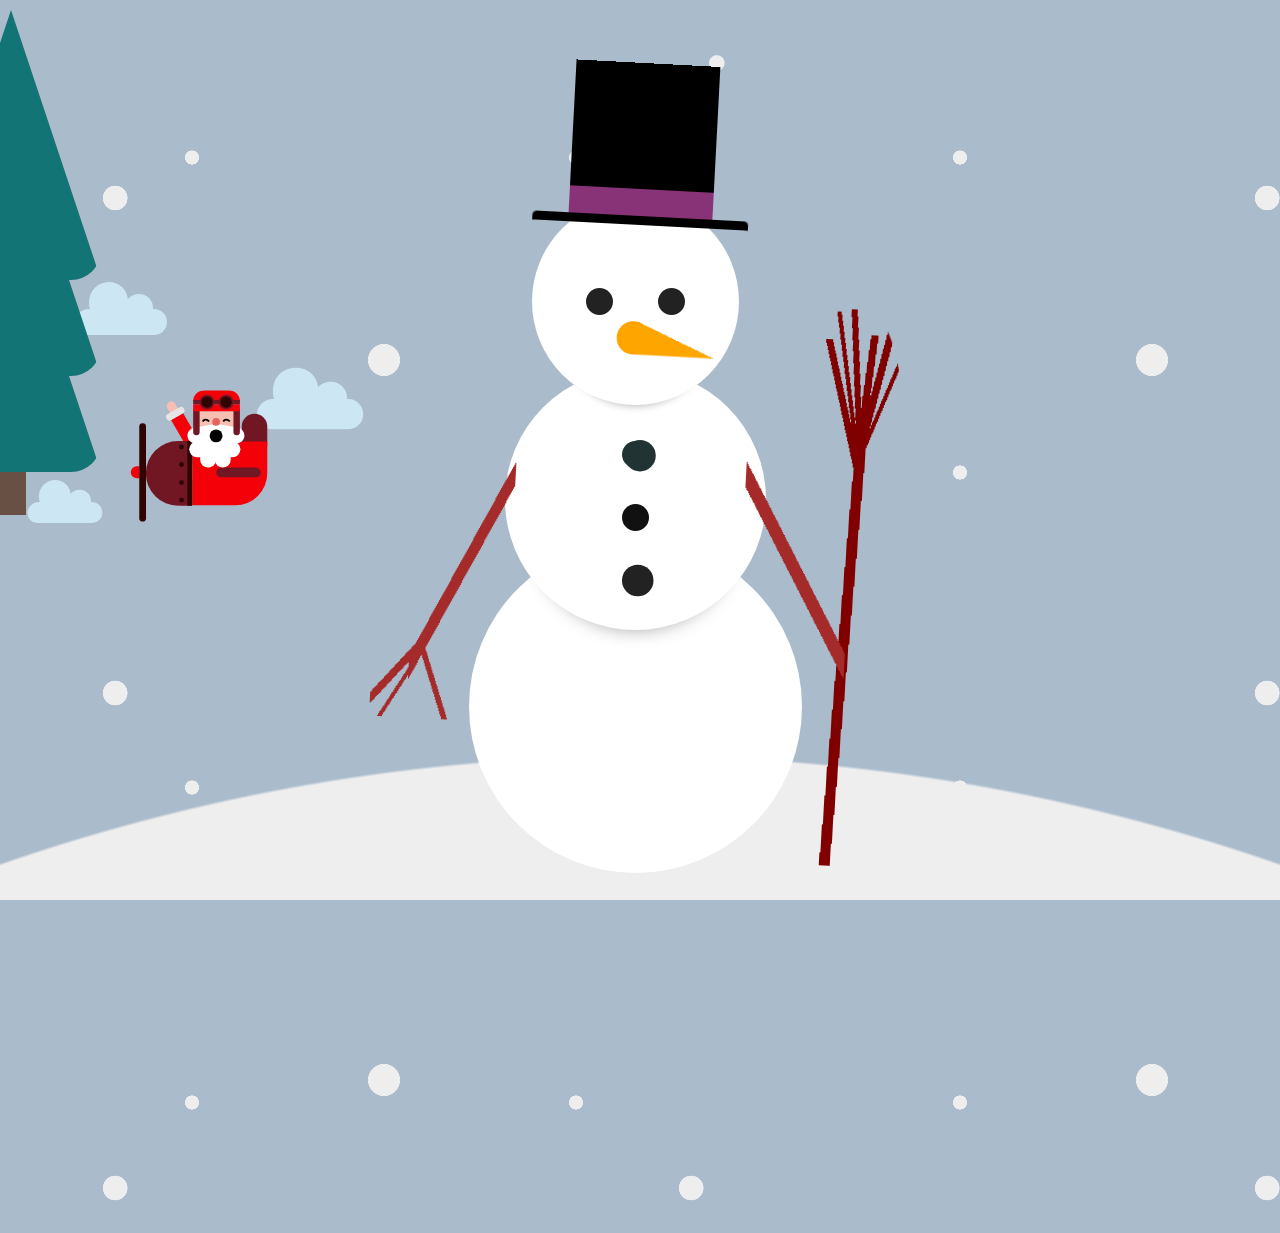
==== commit 4ebcd584: "Update index.html" ====
--- a/index.html
+++ b/index.html
@@ -9,37 +9,124 @@
     
   </head>
   <body>
-    <!-- Here goes the HTML from the editor -->
-    <div class="christmas">
-      <div class="tree">
-        <div class="chain"></div>
-        <div class="chain2"></div>
-      </div>
-      <div class="lights">
-        <div class="light1"></div>
-        <div class="light2"></div>
-        <div class="light3"></div>
-        <div class="light4"></div>
-        <div class="light5"></div>
-        <div class="light6"></div>
-        <div class="light7"></div>
-        <div class="light8"></div>
-        <div class="light9"></div>
-        <div class="light10"></div>
-      </div>
-      <div class="balls">
-        <div class="ball1"></div>  
-      </div>
-      <div class="star"></div>
-      <div class="gift"></div>
-      <div class="ribbon"></div>
-      <div class="gift2"></div>
-      <div class="ribbon2"></div>
-      <div class="gift3"></div>
-      <div class="ribbon3"></div>
-      <div class="shadow"></div>
-     
+    <div class="tree-wrap">
+      <div class="star">
+        <div class="star-inner"></div>
     </div>
     
+    <ul class="tree top">
+        <li></li>
+        <li></li>
+        <li></li>
+        <li></li>
+    </ul>
+    <ul class="tree middle">
+        <li></li>
+        <li></li>
+        <li></li>
+        <li></li>
+    </ul>
+    <ul class="tree bottom">
+        <li></li>
+        <li></li>
+        <li></li>
+        <li></li>
+    </ul>
+    
+    <ul class="lightrope">
+      <li style="top:40.8%; left:36%;"></li>
+      <li style="top:41.3%; left:42%;"></li>
+      <li style="top:40.6%; left:48%;"></li>
+      <li style="top:38.5%; left:54%;"></li>
+      <li style="top:55.5%; left:28%;"></li>
+      <li style="top:56%; left:34%;"></li>
+      <li style="top:56.2%; left:40%;"></li>
+      <li style="top:55.5%; left:46%;"></li>
+      <li style="top:53.9%; left:52%;"></li>
+      <li style="top:51.3%; left:58%;"></li>
+      <li style="top:49.1%; left:62%;"></li>
+      <li style="top:72%; left:24%;"></li>
+      <li style="top:72.6%; left:30%;"></li>
+      <li style="top:72.8%; left:36%;"></li>
+      <li style="top:72.7%; left:42%;"></li>
+      <li style="top:72%; left:48%;"></li>
+      <li style="top:70.8%; left:54%;"></li>
+      <li style="top:68.8%; left:60%;"></li>
+      <li style="top:65.2%; left:66%;"></li>
+    </ul>
+  </div>
+    <div class="container">
+      <svg data-name="Layer 1" xmlns="http://www.w3.org/2000/svg" width="350" height="400">
+        <path fill="transparent" d="M0 0h350v400H0z"/>
+        <g fill="#CCE6F4" class="cloud">
+          <path d="M63 53h65a13 13 0 0113 13 13 13 0 01-13 13H61a12 12 0 01-12-12 14 14 0 0114-14z"/>
+          <path d="M83 26a19 19 0 0119 19v1a19 19 0 01-19 19h-2a18 18 0 01-18-18v-1a20 20 0 0120-20z"/>
+          <path d="M113 38a14 14 0 0114 14v1a14 14 0 01-14 14h-2a13 13 0 01-13-13v-1a15 15 0 0115-15z"/>
+        </g>
+       
+        <g fill="#CCE6F4" class="cloud">
+          <path d="M12.936 245.907h52.943a10.589 10.589 0 0110.588 10.589 10.589 10.589 0 01-10.588 10.588H11.307a9.774 9.774 0 01-9.774-9.774 11.403 11.403 0 0111.403-11.403z"/>
+          <path d="M29.226 223.916a15.476 15.476 0 0115.476 15.475v.815a15.476 15.476 0 01-15.476 15.475h-1.629a14.661 14.661 0 01-14.661-14.66v-.815a16.29 16.29 0 0116.29-16.29z"/>
+          <path d="M53.661 233.69a11.403 11.403 0 0111.403 11.403v.814a11.403 11.403 0 01-11.403 11.403h-1.629a10.589 10.589 0 01-10.588-10.588v-.815A12.218 12.218 0 0153.66 233.69z"/>
+        </g>
+        <g fill="#CCE6F4" class="cloud">
+          <path d="M246.79835,143.07881h75.40328a15.04912,15.04912,0,0,1,15.04912,15.04912v0a15.0491,15.0491,0,0,1-15.0491,15.0491H244.79837a14.04912,14.04912,0,0,1-14.04912-14.04912v0A16.0491,16.0491,0,0,1,246.79835,143.07881Z"/>
+          <path d="M269.00509,111.82294h2.04917a21.04912,21.04912,0,0,1,21.04912,21.04912v3.04917a21.04909,21.04909,0,0,1-21.04909,21.04909h-4.04917A20.04912,20.04912,0,0,1,246.956,136.9212V133.872a22.04909,22.04909,0,0,1,22.04909-22.04909Z" />
+          <path d="M304.522,125.71444h.47291A16.04912,16.04912,0,0,1,321.044,141.76356v1.47291a16.0491,16.0491,0,0,1-16.0491,16.0491H302.522a15.04912,15.04912,0,0,1-15.04912-15.04912v-1.47291A17.0491,17.0491,0,0,1,304.522,125.71444Z"/>
+        </g>
+        <g class="plane">
+          <rect x="215.747" y="157.738" width="25.511" height="43.645" rx="12.755" ry="12.755" fill="#711723"/>
+          <path fill="#f40009" d="M166.263 185.401h74.995v31.965h-74.995zM166.263 217.366h74.995a31.965 31.965 0 01-31.965 31.965h-43.03v-31.965z"/>
+          <g class="hand">
+            <rect x="136.437" y="152.836" width="26.365" height="9.113" rx="4.557" ry="4.557" transform="rotate(-120 149.62 157.393)" fill="#f6bfb1"/>
+            <path fill="#f40009" d="M144.906 163.746l11.978-6.916 20.407 35.346-11.978 6.916z"/>
+            <rect x="139.226" y="154.214" width="20.172" height="6.973" rx="3.486" ry="3.486" transform="rotate(-30 149.312 157.7)" fill="#e6e6e6"/>
+          </g>
+          <path fill="#f6bfb1" d="M171.488 155.28h37.805v23.974h-37.805z"/>
+          <path d="M165.956 185.093v64.545h-12.602v-.024c-.406.015-.818.024-1.23.024a32.272 32.272 0 110-64.545c.412 0 .824.01 1.23.025v-.025z" fill="#711723"/>
+          <path fill="#300403" d="M161.345 185.093h4.918v64.545h-4.918z"/>
+          <path d="M113.376 210.296v11.987h-2.34v-.004a6.053 6.053 0 01-.23.004 5.993 5.993 0 110-11.987c.077 0 .154.002.23.005v-.005z" fill="#f40009"/>
+          <g fill="#300403">
+            <circle cx="155.505" cy="244.106" r="2.459"/>
+            <circle cx="155.505" cy="190.933" r="2.459"/>
+            <circle cx="155.505" cy="208.452" r="2.459"/>
+            <circle cx="155.505" cy="226.586" r="2.459"/>
+          </g>
+          <rect class="blade" x="113.244" y="167.266" width="6.762" height="98.354" rx="3.381" ry="3.381" fill="#300403"/>
+          <path d="M195.154 211.526h34.732a4.918 4.918 0 014.917 4.918 4.918 4.918 0 01-4.917 4.917h-34.732a4.918 4.918 0 01-4.917-4.917 4.918 4.918 0 014.917-4.918z" fill="#711723"/>
+          <g fill="#fff">
+            <rect x="174.148" y="171.282" width="15.925" height="40.192" rx="7.963" ry="7.963"/>
+            <rect x="188.824" y="171.282" width="15.925" height="40.192" rx="7.963" ry="7.963"/>
+            <rect x="180.862" y="167.691" width="15.925" height="51.21" rx="7.963" ry="7.963" transform="rotate(-90 188.824 193.296)"/>
+            <path d="M161.55 180.896a7.963 7.963 0 016.42-9.252l20.066-3.625a7.963 7.963 0 019.251 6.42 7.963 7.963 0 01-6.42 9.251l-20.066 3.626a7.963 7.963 0 01-9.251-6.42z"/>
+            <path d="M183.122 174.543a7.963 7.963 0 019.251-6.42l19.491 3.521a7.963 7.963 0 016.42 9.252 7.963 7.963 0 01-9.251 6.42l-19.491-3.522a7.963 7.963 0 01-6.42-9.25z"/>
+          </g>
+          <rect x="167.185" y="151.899" width="6.455" height="27.355" rx="3.227" ry="3.227" fill="#711723"/>
+          <rect x="207.449" y="151.899" width="6.455" height="27.355" rx="3.227" ry="3.227" fill="#711723"/>
+          <circle cx="190.083" cy="165.883" r="3.842" fill="#e76160"/>
+          <circle cx="190.083" cy="179.868" r="6.454"/>
+          <path fill="#f40009" d="M167.185 148.21h46.718v7.069h-46.718zM213.903 145.137h-46.718a10.757 10.757 0 0110.757-10.758h25.204a10.757 10.757 0 0110.757 10.758z"/>
+          <path fill="#711723" d="M167.185 143.907h46.718v4.303h-46.718z"/>
+          <circle cx="181.016" cy="146.059" r="7.377" fill="#711723"/>
+          <circle cx="181.016" cy="146.059" r="5.62" fill="#300403"/>
+          <circle cx="200.072" cy="146.059" r="7.377" fill="#711723"/>
+          <circle cx="200.072" cy="146.059" r="5.62" fill="#300403"/>
+          <path d="M176.713 165.422s2.459-3.995 6.454 0M197.306 165.422s2.459-3.995 6.454 0" fill="none" stroke="#000" stroke-miterlimit="10" stroke-width="1.844"/>
+        </g>
+      </svg>		
+    </div>
+    <!-- Here goes the HTML from the editor -->
+   
+   
+     <div class="mountain-three">
+      <div class="mountain-top">
+      
+        <div class="mountain-cap-3"></div>
+
+      </div>
+
+    </div>
+   
+</div>
   </body>
 </html>
--- a/snow.css
+++ b/snow.css
@@ -651,9 +651,3 @@
 }
 
 
-
-
-
-
-
- 
